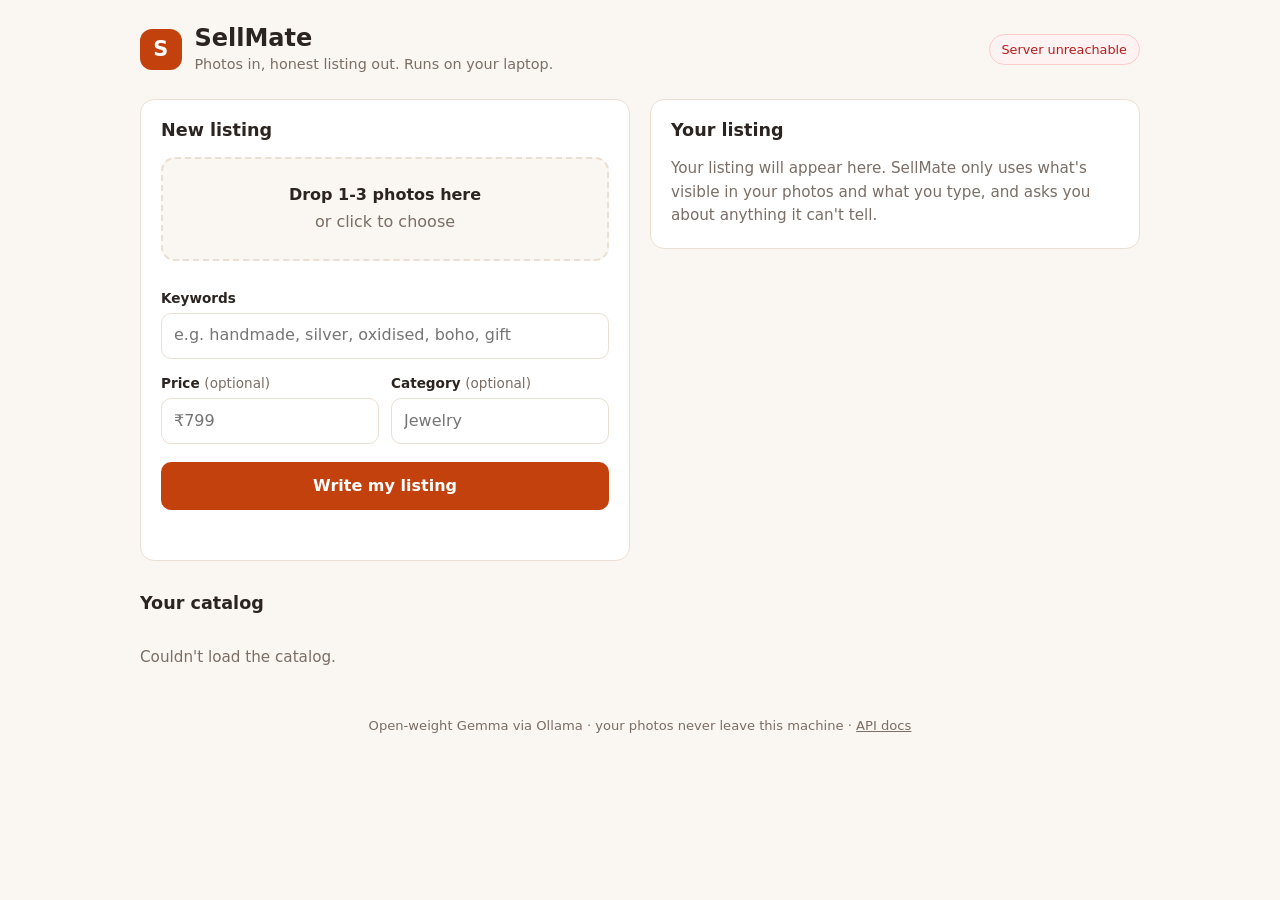
==== frontend/index.html @ 9c1f9acc "feat: simple web UI for photo upload, listing view and catalog" ====
<!doctype html>
<html lang="en">
<head>
  <meta charset="utf-8">
  <meta name="viewport" content="width=device-width, initial-scale=1">
  <title>SellMate</title>
  <link rel="stylesheet" href="style.css">
</head>
<body>
  <header class="top">
    <div class="brand">
      <span class="logo" aria-hidden="true">S</span>
      <div>
        <h1>SellMate</h1>
        <p>Photos in, honest listing out. Runs on your laptop.</p>
      </div>
    </div>
    <span id="health" class="pill pill-wait">Checking model…</span>
  </header>

  <main>
    <section class="card" aria-labelledby="new-title">
      <h2 id="new-title">New listing</h2>
      <form id="listing-form">
        <label class="dropzone" id="dropzone">
          <input type="file" id="photos" name="photos" accept="image/*" multiple required>
          <strong>Drop 1-3 photos here</strong>
          <span>or click to choose</span>
        </label>
        <div id="previews" class="previews"></div>

        <label class="field">
          <span>Keywords</span>
          <input type="text" name="keywords" maxlength="300" required
                 placeholder="e.g. handmade, silver, oxidised, boho, gift">
        </label>

        <div class="row">
          <label class="field">
            <span>Price <em>(optional)</em></span>
            <input type="text" name="price" maxlength="40" placeholder="₹799">
          </label>
          <label class="field">
            <span>Category <em>(optional)</em></span>
            <input type="text" name="category" maxlength="40" placeholder="Jewelry">
          </label>
        </div>

        <button type="submit" id="submit" class="btn">Write my listing</button>
        <p id="status" class="status" role="status" aria-live="polite"></p>
      </form>
    </section>

    <section class="card" aria-labelledby="result-title">
      <h2 id="result-title">Your listing</h2>
      <div id="result" class="empty">
        Your listing will appear here. SellMate only uses what's visible in your
        photos and what you type, and asks you about anything it can't tell.
      </div>
    </section>
  </main>

  <section class="catalog" aria-labelledby="catalog-title">
    <h2 id="catalog-title">Your catalog</h2>
    <div id="catalog" class="grid"></div>
  </section>

  <footer>
    Open-weight Gemma via Ollama · your photos never leave this machine ·
    <a href="/docs">API docs</a>
  </footer>

  <script src="app.js"></script>
</body>
</html>
---- frontend/style.css ----
:root {
  --bg: #faf6f1;
  --card: #ffffff;
  --ink: #2b2420;
  --muted: #7a6e66;
  --line: #eadfd3;
  --accent: #c2410c;
  --accent-ink: #ffffff;
  --ok: #15803d;
  --warn: #b45309;
  --bad: #b91c1c;
  --radius: 14px;
}

* { box-sizing: border-box; }

body {
  margin: 0;
  background: var(--bg);
  color: var(--ink);
  font: 16px/1.55 system-ui, -apple-system, "Segoe UI", Roboto, sans-serif;
}

h1, h2, h3 { line-height: 1.2; margin: 0; }
h2 { font-size: 1.1rem; margin-bottom: 1rem; }

.top {
  max-width: 1040px;
  margin: 0 auto;
  padding: 1.5rem 1.25rem 0.5rem;
  display: flex;
  align-items: center;
  justify-content: space-between;
  gap: 1rem;
  flex-wrap: wrap;
}
.brand { display: flex; align-items: center; gap: 0.8rem; }
.brand h1 { font-size: 1.5rem; }
.brand p { margin: 0; color: var(--muted); font-size: 0.9rem; }
.logo {
  display: grid; place-items: center;
  width: 2.6rem; height: 2.6rem; border-radius: 12px;
  background: var(--accent); color: var(--accent-ink);
  font-weight: 700; font-size: 1.3rem;
}

.pill {
  font-size: 0.8rem; padding: 0.3rem 0.75rem; border-radius: 999px;
  border: 1px solid var(--line); background: var(--card);
}
.pill-wait { color: var(--muted); }
.pill-ok { color: var(--ok); border-color: #bbf7d0; background: #f0fdf4; }
.pill-warn { color: var(--warn); border-color: #fde68a; background: #fffbeb; }
.pill-bad { color: var(--bad); border-color: #fecaca; background: #fef2f2; }

main {
  max-width: 1040px;
  margin: 1rem auto;
  padding: 0 1.25rem;
  display: grid;
  grid-template-columns: 1fr 1fr;
  gap: 1.25rem;
  align-items: start;
}
@media (max-width: 800px) { main { grid-template-columns: 1fr; } }

.card {
  background: var(--card);
  border: 1px solid var(--line);
  border-radius: var(--radius);
  padding: 1.25rem;
}

.dropzone {
  display: flex; flex-direction: column; align-items: center; gap: 0.15rem;
  padding: 1.5rem 1rem;
  border: 2px dashed var(--line);
  border-radius: var(--radius);
  background: var(--bg);
  text-align: center;
  cursor: pointer;
  color: var(--muted);
  transition: border-color 0.15s, background 0.15s;
}
.dropzone strong { color: var(--ink); }
.dropzone:hover, .dropzone.over { border-color: var(--accent); background: #fff7ed; }
.dropzone input { position: absolute; width: 1px; height: 1px; opacity: 0; }
.dropzone:focus-within { outline: 2px solid var(--accent); outline-offset: 2px; }

.previews { display: flex; gap: 0.5rem; margin: 0.75rem 0; flex-wrap: wrap; }
.previews img {
  width: 76px; height: 76px; object-fit: cover;
  border-radius: 10px; border: 1px solid var(--line);
}

.field { display: block; margin-top: 0.9rem; }
.field span { display: block; font-size: 0.85rem; font-weight: 600; margin-bottom: 0.25rem; }
.field em { font-weight: 400; color: var(--muted); font-style: normal; }
.field input {
  width: 100%; padding: 0.6rem 0.75rem;
  border: 1px solid var(--line); border-radius: 10px;
  font: inherit; background: #fff; color: inherit;
}
.field input:focus { outline: 2px solid var(--accent); outline-offset: 1px; border-color: transparent; }
.row { display: grid; grid-template-columns: 1fr 1fr; gap: 0.75rem; }

.btn {
  margin-top: 1.1rem; width: 100%;
  padding: 0.75rem 1rem; border: 0; border-radius: 10px;
  background: var(--accent); color: var(--accent-ink);
  font: inherit; font-weight: 600; cursor: pointer;
}
.btn:hover:not(:disabled) { filter: brightness(1.08); }
.btn:disabled { opacity: 0.6; cursor: progress; }
.btn-small {
  width: auto; margin: 0; padding: 0.35rem 0.8rem; font-size: 0.85rem;
  background: #fff; color: var(--ink); border: 1px solid var(--line);
}

.status { min-height: 1.4em; margin: 0.6rem 0 0; font-size: 0.9rem; color: var(--muted); }
.status.error { color: var(--bad); }

.empty { color: var(--muted); font-size: 0.95rem; }

.listing h3 { font-size: 1.2rem; margin-bottom: 0.5rem; }
.listing p { margin: 0 0 0.75rem; white-space: pre-wrap; }
.listing ul { margin: 0 0 0.75rem; padding-left: 1.2rem; }
.listing .photos { display: flex; gap: 0.5rem; margin-bottom: 0.9rem; flex-wrap: wrap; }
.listing .photos img { width: 96px; height: 96px; object-fit: cover; border-radius: 10px; }
.tags { display: flex; gap: 0.35rem; flex-wrap: wrap; margin-bottom: 0.9rem; }
.tag { font-size: 0.78rem; padding: 0.15rem 0.55rem; border-radius: 999px; background: #fff7ed; color: var(--accent); }
.ask {
  border: 1px solid #fde68a; background: #fffbeb;
  border-radius: 10px; padding: 0.7rem 0.9rem; margin-bottom: 0.9rem;
}
.ask strong { color: var(--warn); font-size: 0.85rem; }
.ask ul { margin: 0.3rem 0 0; }
.meta { color: var(--muted); font-size: 0.8rem; margin-top: 0.75rem; }

.catalog { max-width: 1040px; margin: 2rem auto; padding: 0 1.25rem; }
.grid { display: grid; grid-template-columns: repeat(auto-fill, minmax(220px, 1fr)); gap: 1rem; }
.item {
  background: var(--card); border: 1px solid var(--line); border-radius: var(--radius);
  overflow: hidden; display: flex; flex-direction: column;
}
.item img { width: 100%; height: 150px; object-fit: cover; background: var(--bg); }
.item .body { padding: 0.8rem; display: flex; flex-direction: column; gap: 0.35rem; flex: 1; }
.item h3 { font-size: 0.98rem; }
.item .price { color: var(--accent); font-weight: 600; font-size: 0.9rem; }
.item .actions { display: flex; gap: 0.4rem; margin-top: auto; padding-top: 0.4rem; }

footer {
  max-width: 1040px; margin: 2rem auto; padding: 0 1.25rem 2rem;
  color: var(--muted); font-size: 0.82rem; text-align: center;
}
footer a { color: inherit; }
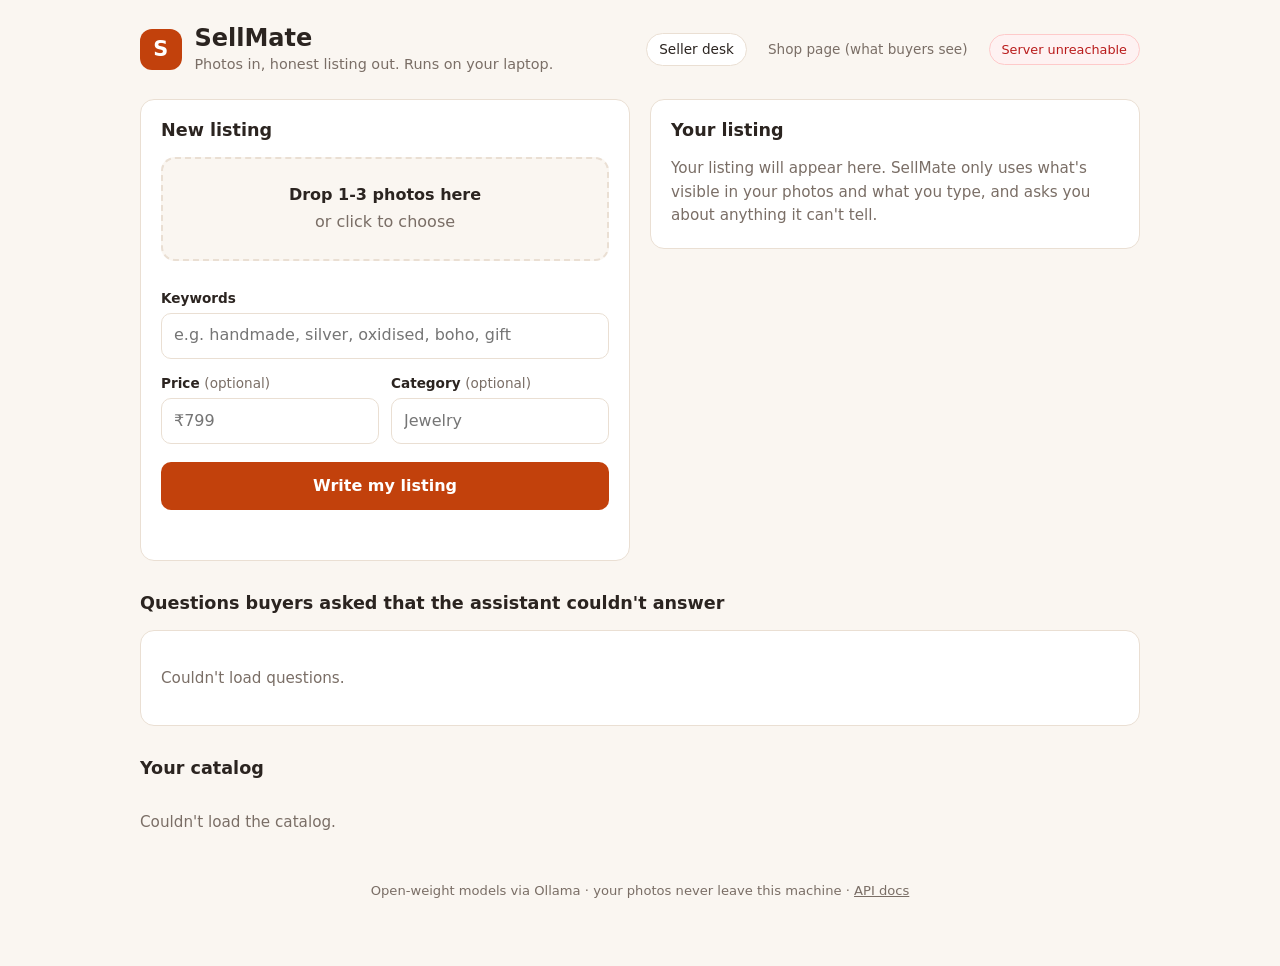
==== commit 042328e1: "feat: complete Day 2 seller tools and buyer chat" ====
--- a/frontend/index.html
+++ b/frontend/index.html
@@ -3,7 +3,8 @@
 <head>
   <meta charset="utf-8">
   <meta name="viewport" content="width=device-width, initial-scale=1">
-  <title>SellMate</title>
+  <title>SellMate: seller desk</title>
+  <link rel="icon" href="data:,">
   <link rel="stylesheet" href="style.css">
 </head>
 <body>
@@ -15,7 +16,11 @@
         <p>Photos in, honest listing out. Runs on your laptop.</p>
       </div>
     </div>
-    <span id="health" class="pill pill-wait">Checking model…</span>
+    <nav class="nav">
+      <a href="/" aria-current="page">Seller desk</a>
+      <a href="/shop.html">Shop page (what buyers see)</a>
+      <span id="health" class="pill pill-wait">Checking models…</span>
+    </nav>
   </header>
 
   <main>
@@ -60,16 +65,22 @@
     </section>
   </main>
 
-  <section class="catalog" aria-labelledby="catalog-title">
+  <section class="wide" aria-labelledby="questions-title">
+    <h2 id="questions-title">Questions buyers asked that the assistant couldn't answer</h2>
+    <div id="questions" class="card"></div>
+  </section>
+
+  <section class="wide" aria-labelledby="catalog-title">
     <h2 id="catalog-title">Your catalog</h2>
     <div id="catalog" class="grid"></div>
   </section>
 
   <footer>
-    Open-weight Gemma via Ollama · your photos never leave this machine ·
+    Open-weight models via Ollama · your photos never leave this machine ·
     <a href="/docs">API docs</a>
   </footer>
 
+  <script src="common.js"></script>
   <script src="app.js"></script>
 </body>
 </html>
--- a/frontend/style.css
+++ b/frontend/style.css
@@ -154,3 +154,82 @@
   color: var(--muted); font-size: 0.82rem; text-align: center;
 }
 footer a { color: inherit; }
+
+/* ---------- Day 2: navigation, details box, questions, shop page ---------- */
+
+.nav { display: flex; align-items: center; gap: 0.5rem; flex-wrap: wrap; }
+.nav a {
+  color: var(--muted); text-decoration: none; font-size: 0.85rem;
+  padding: 0.3rem 0.75rem; border-radius: 999px; border: 1px solid transparent;
+}
+.nav a:hover { border-color: var(--line); background: var(--card); }
+.nav a[aria-current="page"] { color: var(--ink); background: var(--card); border-color: var(--line); }
+
+.wide { max-width: 1040px; margin: 2rem auto; padding: 0 1.25rem; }
+
+textarea {
+  width: 100%; margin-top: 0.4rem; padding: 0.6rem 0.75rem;
+  border: 1px solid var(--line); border-radius: 10px;
+  font: inherit; background: #fff; color: inherit; resize: vertical;
+}
+textarea:focus { outline: 2px solid var(--accent); outline-offset: 1px; border-color: transparent; }
+
+.details { margin-bottom: 0.9rem; }
+.details-actions { display: flex; align-items: center; gap: 0.6rem; margin-top: 0.5rem; flex-wrap: wrap; }
+.details-actions .meta { margin: 0; }
+details.meta summary { cursor: pointer; }
+
+.qlist { list-style: none; margin: 0; padding: 0; display: grid; gap: 0.6rem; }
+.qlist li {
+  display: flex; align-items: center; justify-content: space-between; gap: 1rem;
+  padding-bottom: 0.6rem; border-bottom: 1px solid var(--line);
+}
+.qlist li:last-child { border-bottom: 0; padding-bottom: 0; }
+
+/* shop page */
+main.shop { grid-template-columns: 1.4fr 1fr; }
+.grid-tight { grid-template-columns: repeat(auto-fill, minmax(190px, 1fr)); }
+.blurb {
+  margin: 0; font-size: 0.85rem; color: var(--muted);
+  display: -webkit-box; -webkit-line-clamp: 3; -webkit-box-orient: vertical; overflow: hidden;
+}
+.item.selected { border-color: var(--accent); box-shadow: 0 0 0 2px #fed7aa; }
+
+.chat { position: sticky; top: 1rem; display: flex; flex-direction: column; }
+.focus {
+  display: flex; align-items: center; justify-content: space-between; gap: 0.5rem;
+  background: #fff7ed; border: 1px solid #fed7aa; border-radius: 10px;
+  padding: 0.4rem 0.6rem; margin-bottom: 0.75rem; font-size: 0.85rem;
+}
+.focus[hidden] { display: none; }
+.log {
+  min-height: 220px; max-height: 420px; overflow-y: auto;
+  display: flex; flex-direction: column; gap: 0.5rem; margin-bottom: 0.75rem;
+}
+.bubble { max-width: 88%; padding: 0.55rem 0.8rem; border-radius: 14px; font-size: 0.93rem; }
+.bubble p { margin: 0; white-space: pre-wrap; }
+.bubble small { display: block; margin-top: 0.3rem; color: var(--warn); font-size: 0.75rem; }
+.bubble.user { align-self: flex-end; background: var(--accent); color: var(--accent-ink); border-bottom-right-radius: 4px; }
+.bubble.assistant { align-self: flex-start; background: var(--bg); border: 1px solid var(--line); border-bottom-left-radius: 4px; }
+.bubble.thinking { color: var(--muted); font-style: italic; }
+.bubble.error { color: var(--bad); border-color: #fecaca; background: #fef2f2; }
+
+.chips { display: flex; gap: 0.4rem; flex-wrap: wrap; margin-bottom: 0.6rem; }
+.chip {
+  font: inherit; font-size: 0.8rem; padding: 0.25rem 0.7rem; border-radius: 999px;
+  border: 1px solid var(--line); background: #fff; color: var(--ink); cursor: pointer;
+}
+.chip:hover { border-color: var(--accent); color: var(--accent); }
+
+.chat-form { display: flex; gap: 0.5rem; }
+.chat-form input {
+  flex: 1; min-width: 0; padding: 0.6rem 0.75rem; border: 1px solid var(--line);
+  border-radius: 10px; font: inherit;
+}
+.chat-form input:focus { outline: 2px solid var(--accent); outline-offset: 1px; border-color: transparent; }
+.chat-form .btn { width: auto; margin: 0; padding: 0.6rem 1.1rem; }
+
+@media (max-width: 800px) {
+  main.shop { grid-template-columns: 1fr; }
+  .chat { position: static; }
+}
